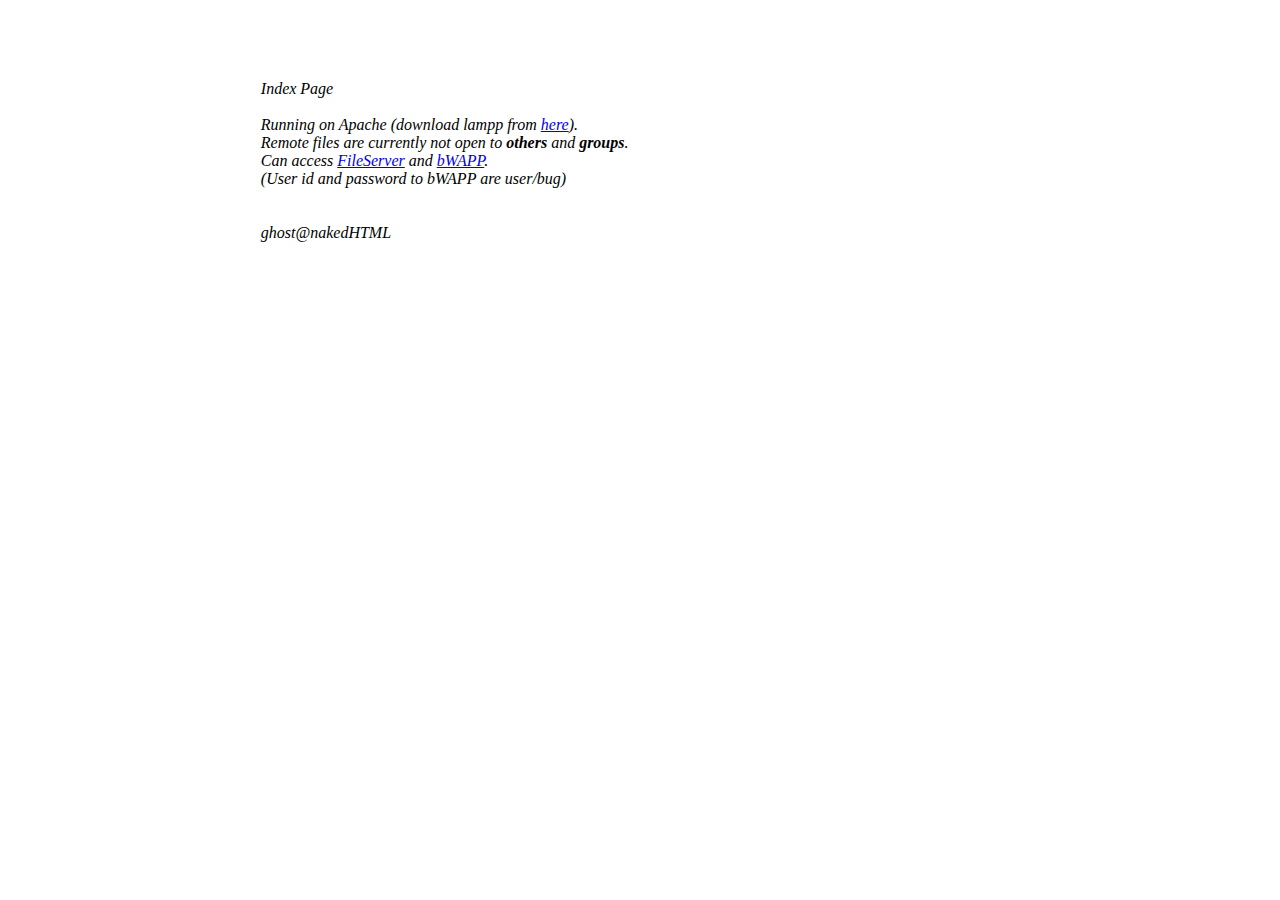
==== index.html @ bffbbc61 "Create index.html" ====
<!DOCTYPE html>
<html>
<meta name="theme-color" content="#111">
<meta name="viewport" content="width=device-width, initial-scale=1, maximum-scale=1, user-scalable=no">
<title>localHost</title>
<style>
@media (min-width:960px){
    .main{width:60%;margin:auto;}
}
@media (min-width:600px) and (max-width:959px){
    .main{width:90%;margin:auto;}
}
@media only screen and (max-width:599px){
    .main{width:90%;margin:auto;}
}
</style>
<body>
  <div class="main">
    <Br><Br><br><br>
    <i>
      Index Page
      <Br><br>
      Running on Apache (download lampp from <a href="https://www.apachefriends.org/download.html">here</a>).
      <Br>
      Remote files are currently not open to <b>others</b> and <b>groups</b>.
      <Br>
      Can access <a href="FileServer/">FileServer</a> and <a href="bWAPP">bWAPP</a>.
      <br>
      (User id and password to bWAPP are user/bug)

      <Br><Br><br>
      ghost@nakedHTML
    </i>
  </div>
</body>
</html>
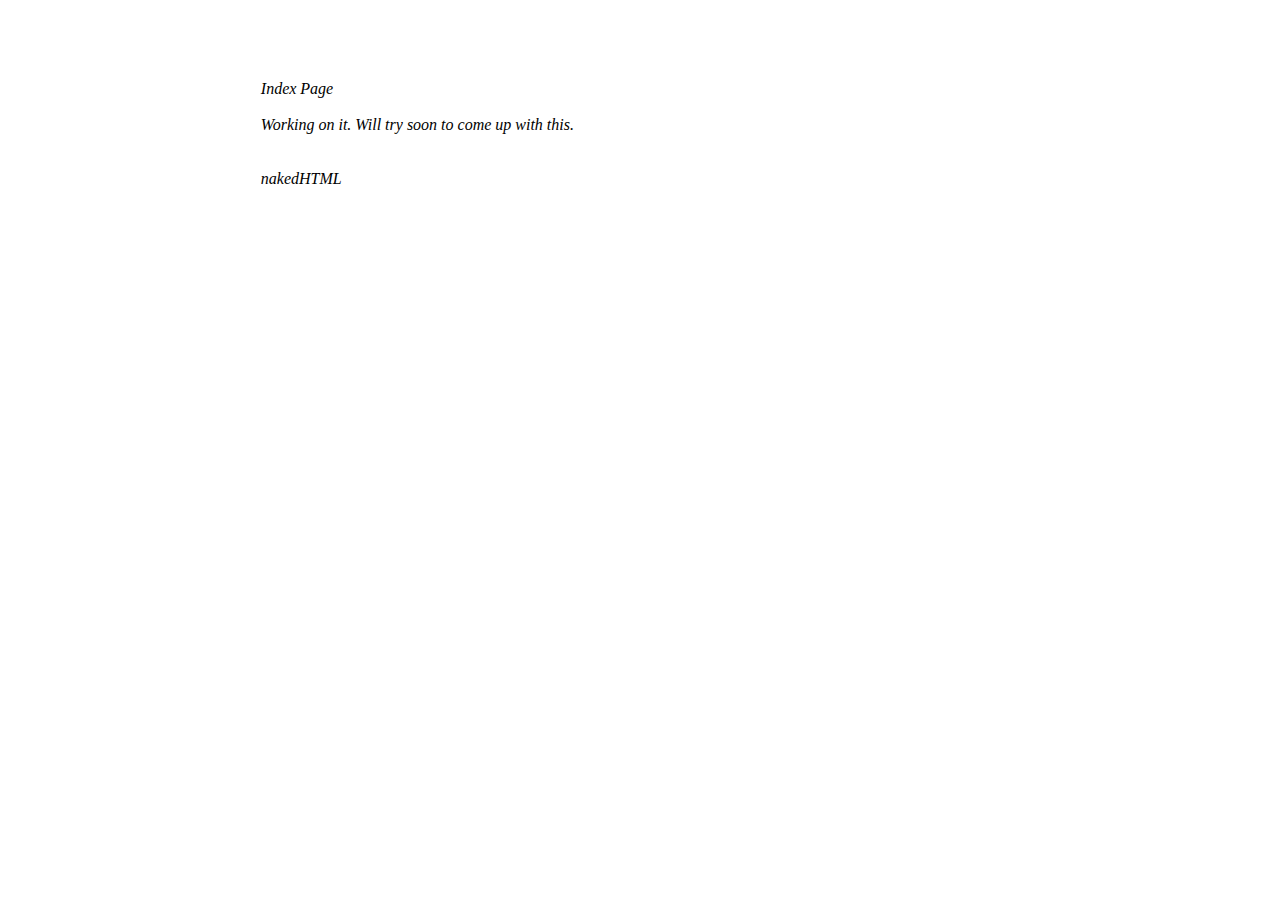
==== commit ba49124c: "Update index.html" ====
--- a/index.html
+++ b/index.html
@@ -20,16 +20,9 @@
     <i>
       Index Page
       <Br><br>
-      Running on Apache (download lampp from <a href="https://www.apachefriends.org/download.html">here</a>).
-      <Br>
-      Remote files are currently not open to <b>others</b> and <b>groups</b>.
-      <Br>
-      Can access <a href="FileServer/">FileServer</a> and <a href="bWAPP">bWAPP</a>.
-      <br>
-      (User id and password to bWAPP are user/bug)
-
+      Working on it. Will try soon to come up with this.
       <Br><Br><br>
-      ghost@nakedHTML
+      nakedHTML
     </i>
   </div>
 </body>
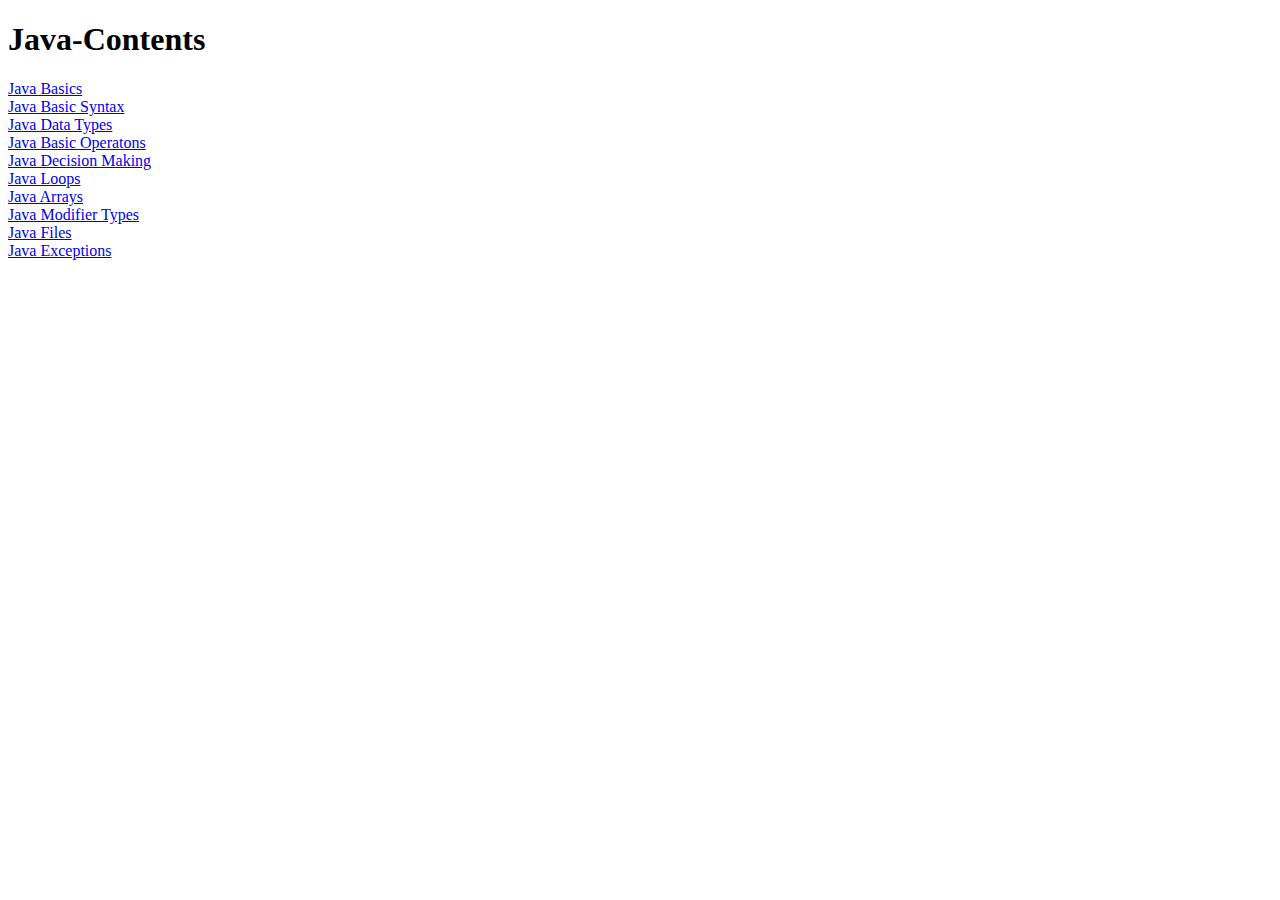
==== commit 710dd0af: "Add files via upload" ====
--- a/index.html
+++ b/index.html
@@ -1,29 +1,24 @@
-<!DOCTYPE html>
-<html>
-<meta name="theme-color" content="#111">
-<meta name="viewport" content="width=device-width, initial-scale=1, maximum-scale=1, user-scalable=no">
-<title>localHost</title>
-<style>
-@media (min-width:960px){
-    .main{width:60%;margin:auto;}
-}
-@media (min-width:600px) and (max-width:959px){
-    .main{width:90%;margin:auto;}
-}
-@media only screen and (max-width:599px){
-    .main{width:90%;margin:auto;}
-}
-</style>
-<body>
-  <div class="main">
-    <Br><Br><br><br>
-    <i>
-      Index Page
-      <Br><br>
-      Working on it. Will try soon to come up with this.
-      <Br><Br><br>
-      nakedHTML
-    </i>
-  </div>
-</body>
-</html>
+
+		<!DOCTYPE html>
+		<html>
+		<meta name="theme-color" content="#111">
+		<meta name="viewport" content="width=device-width, initial-scale=1, maximum-scale=1, user-scalable=no">
+		<link rel="stylesheet" href="src/css/stat.css">
+		<title>ucatt</title>
+		<link rel="stylesheet" href="style.css">
+		<body>
+			<div class="main">
+				<h1>Java-Contents</h1>
+                <a href="Java-Basics">Java Basics</a><br>
+                <a href="https://www.tutorialspoint.com/java/java_basic_syntax.htm">Java Basic Syntax</a><br>
+                <a href="Java-Data-Types">Java Data Types</a><br>
+                <a href="Java-Basic-Operations">Java Basic Operatons</a><br>
+                <a href="Java-Decision-Making">Java Decision Making</a><br>
+                <a href="Java-Loops">Java Loops</a><br>
+                <a href="Java-Arrays">Java Arrays</a><br>
+                <a href="Java-Modifier-Types">Java Modifier Types</a><br>
+                <a href="Java-Files">Java Files</a><br>
+                <a href="Java-Exceptions">Java Exceptions</a>
+			</div>
+		</body>
+		</html>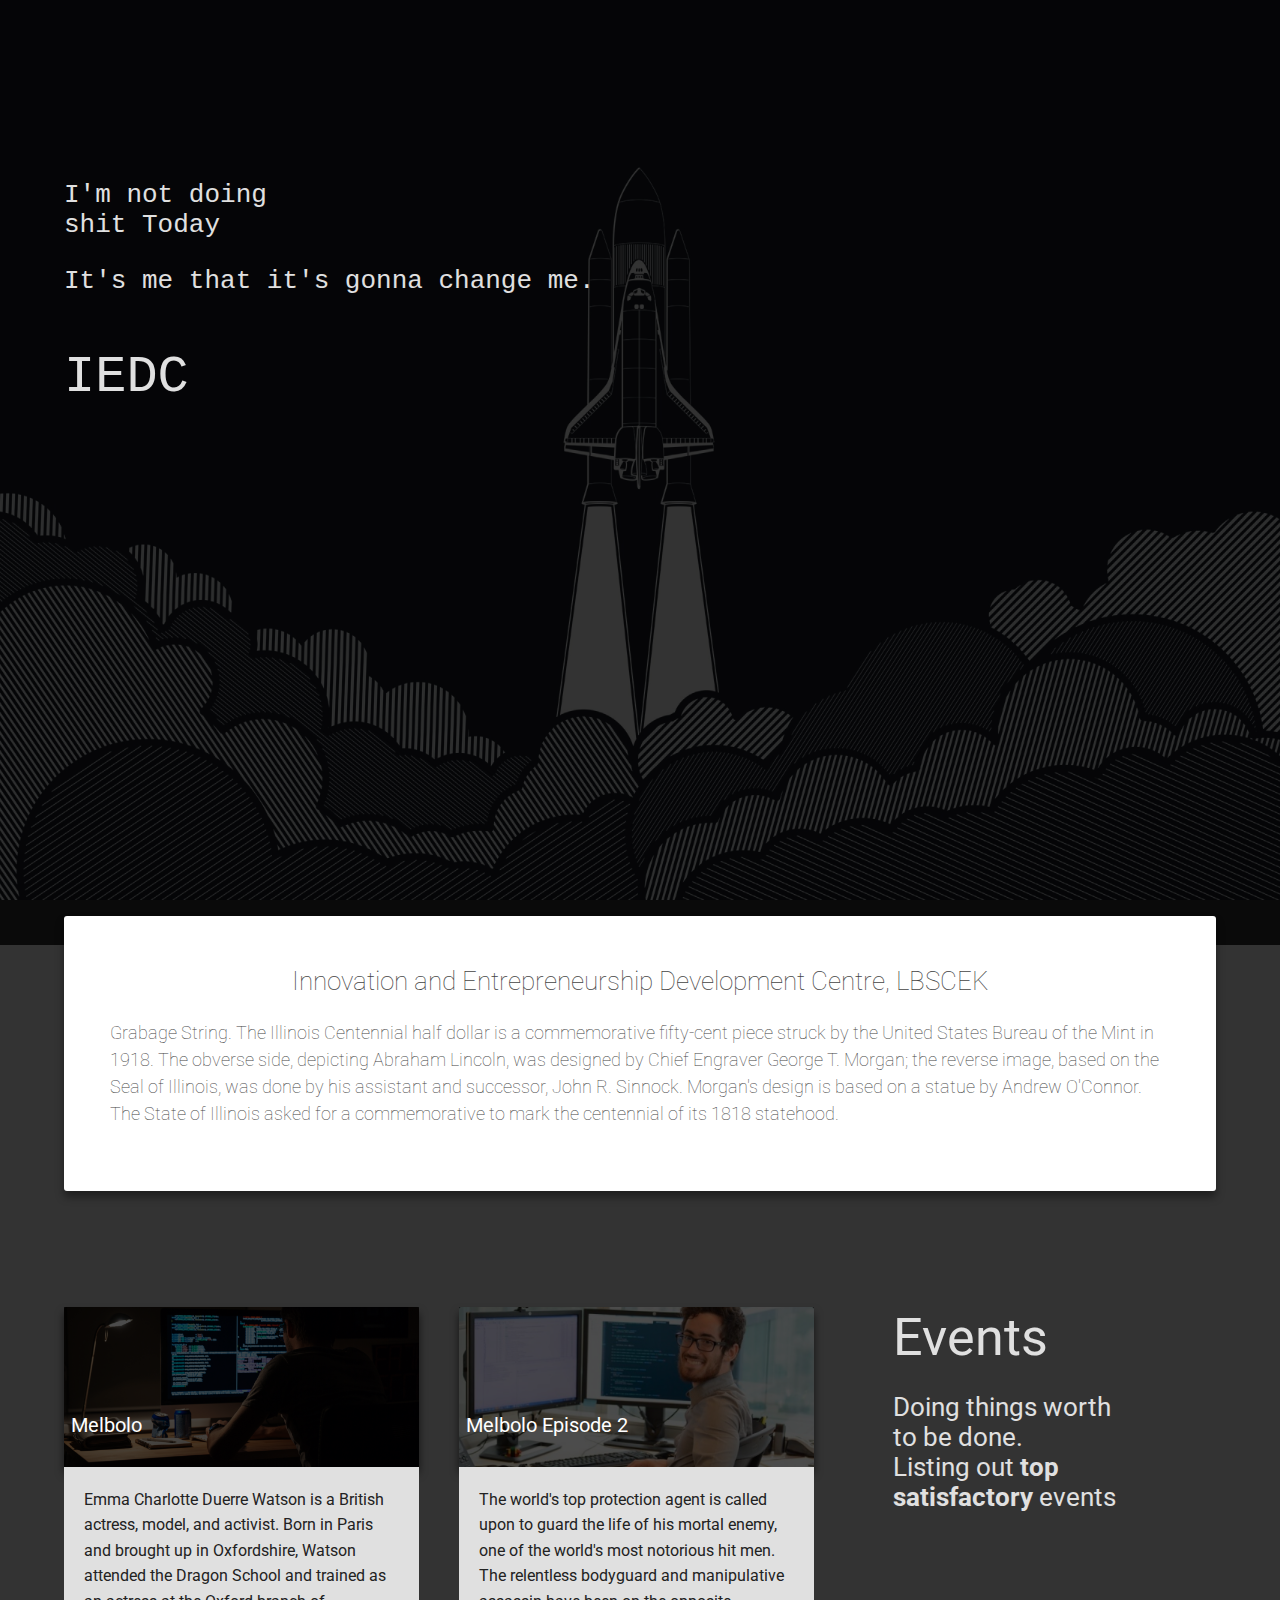
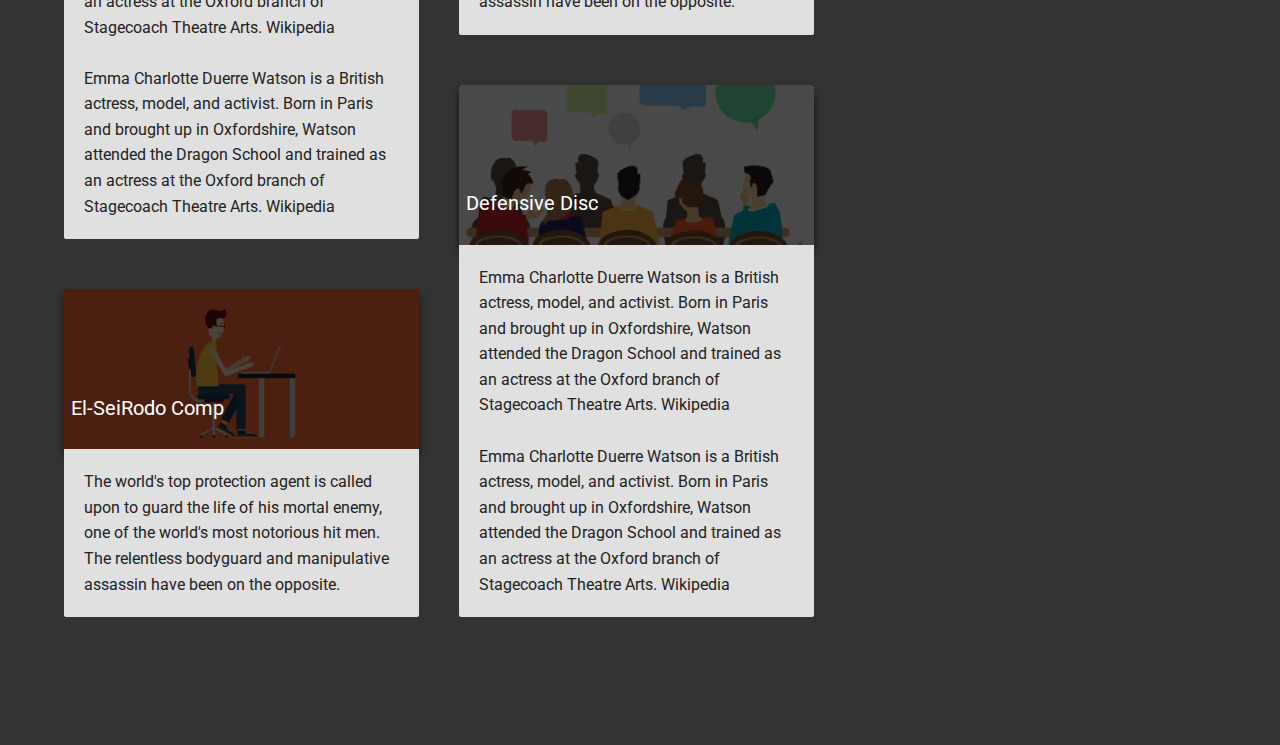
==== commit ab5c1cbb: "Sample on IEDC Index" ====
--- a/index.html
+++ b/index.html
@@ -1,24 +1,126 @@
-
-		<!DOCTYPE html>
-		<html>
-		<meta name="theme-color" content="#111">
-		<meta name="viewport" content="width=device-width, initial-scale=1, maximum-scale=1, user-scalable=no">
-		<link rel="stylesheet" href="src/css/stat.css">
-		<title>ucatt</title>
-		<link rel="stylesheet" href="style.css">
-		<body>
-			<div class="main">
-				<h1>Java-Contents</h1>
-                <a href="Java-Basics">Java Basics</a><br>
-                <a href="https://www.tutorialspoint.com/java/java_basic_syntax.htm">Java Basic Syntax</a><br>
-                <a href="Java-Data-Types">Java Data Types</a><br>
-                <a href="Java-Basic-Operations">Java Basic Operatons</a><br>
-                <a href="Java-Decision-Making">Java Decision Making</a><br>
-                <a href="Java-Loops">Java Loops</a><br>
-                <a href="Java-Arrays">Java Arrays</a><br>
-                <a href="Java-Modifier-Types">Java Modifier Types</a><br>
-                <a href="Java-Files">Java Files</a><br>
-                <a href="Java-Exceptions">Java Exceptions</a>
-			</div>
-		</body>
-		</html>+<!DOCTYPE html>
+<html>
+<head>
+    <meta name="theme-color" content="#111">
+    <meta name="viewport" content="width=device-width, initial-scale=1, maximum-scale=1, user-scalable=no">
+    <title>IEDC | Sample</title>
+    <link rel="stylesheet" href="index.css">
+    <link href="https://fonts.googleapis.com/css?family=Roboto" rel="stylesheet">
+    <script>
+        var myScrollFunc = function() {
+          var y = window.scrollY;
+          if (y >= 500) {
+           document.getElementById('topBar').className+=" topBarLater";
+          } else {
+            document.getElementById('topBar').className="topBar shadow";
+          }
+        };
+        window.addEventListener("scroll", myScrollFunc);
+    </script>   
+</head>
+<body>
+    <div class="topBar shadow" id="topBar">
+        <div class="only70">
+            Navigation
+        </div>
+    </div>
+    <div class="head">
+        <div class="headContent "><div class="space20 only70">
+            <p class="bigFont">I&apos;m not doing<Br/>shit Today</p>
+            <p class="bigFont">It&apos;s me that it&apos;s gonna change me.</p>
+            <p class="biggFont">IEDC</p>
+        </div></div>
+    </div>
+    <div class="mad">
+    <div class="main shadow">
+        <div class="mainContent">
+           <div class="pad">
+           <div class="bigFont" style="text-align:center;">Innovation and Entrepreneurship Development Centre, LBSCEK</div>
+            <p>
+                Grabage String.
+                The Illinois Centennial half dollar is a commemorative fifty-cent piece struck by the United States Bureau of the Mint in 1918. The obverse side, depicting Abraham Lincoln, was designed by Chief Engraver George T. Morgan; the reverse image, based on the Seal of Illinois, was done by his assistant and successor, John R. Sinnock. Morgan's design is based on a statue by Andrew O'Connor. The State of Illinois asked for a commemorative to mark the centennial of its 1818 statehood.
+            </p>
+            <div class="allBits">
+                <!--<div class="colHOl shadowL">
+                    Ghost is this and I 
+                </div>
+                <div class="colHOl shadowL">
+                    Ghost is this and I 
+                </div>
+                 <div class="colHOl shadowL">
+                    Ghost is this and I 
+                </div>-->
+            </div>
+        </div>
+        </div>
+    </div>
+    </div>
+    <div class="madWide">
+        <div class="eventsHolder only70">
+            <div class="eventsHolder_right_small">
+                <span class="biggFont">Events</span><br/><br/>
+                <span class="bigFont">Doing things worth to be done.<br/>Listing out <b>top satisfactory</b> events </span>
+            </div>
+            <div class="eventsHolder_left">
+                <div class="leftHalf">
+                    <div class="eachEvent shadowL">
+                        <div class="eventImg" style="background:url('event1.jpg') center/cover;">
+                            <div class="textinImgHolder"><div class="textin">Melbolo</div></div>
+                        </div>
+                        <div class="eventWriteup">
+                            <div class="padinevent">
+                                Emma Charlotte Duerre Watson is a British actress, model, and activist. Born in Paris and brought up in Oxfordshire, Watson attended the Dragon School and trained as an actress at the Oxford branch of Stagecoach Theatre Arts. Wikipedia<br/><br/>
+                                Emma Charlotte Duerre Watson is a British actress, model, and activist. Born in Paris and brought up in Oxfordshire, Watson attended the Dragon School and trained as an actress at the Oxford branch of Stagecoach Theatre Arts. Wikipedia
+                            </div>
+                        </div>
+                    </div>
+                    
+                    
+                    <div class="space"></div>
+                    <div class="eachEvent shadowL">
+                        <div class="eventImg" style="background:url('event3.png') center/cover;">
+                            <div class="textinImgHolder"><div class="textin">El-SeiRodo Comp</div></div>
+                        </div>
+                    </div>
+                    <div class="eventWriteup">
+                            <div class="padinevent">
+                                The world's top protection agent is called upon to guard the life of his mortal enemy, one of the world's most notorious hit men. The relentless bodyguard and manipulative assassin have been on the opposite.
+                            </div>
+                    </div>
+                </div>
+                <div class="spaceSmall"></div>
+                <div class="rightHalf">
+                    <div class="eachEvent shadowL">
+                        <div class="eventImg" style="background:url('event2.jpg') center/cover;">
+                            <div class="textinImgHolder"><div class="textin">Melbolo Episode 2</div></div>
+                        </div>
+                    </div>
+                    <div class="eventWriteup">
+                            <div class="padinevent">
+                                The world's top protection agent is called upon to guard the life of his mortal enemy, one of the world's most notorious hit men. The relentless bodyguard and manipulative assassin have been on the opposite.
+                            </div>
+                    </div>
+                    
+                    
+                    <div class="space"></div>
+                    <div class="eachEvent shadowL">
+                        <div class="eventImg" style="background:url('event4.png') center/cover;">
+                            <div class="textinImgHolder"><div class="textin">Defensive Disc</div></div>
+                        </div>
+                        <div class="eventWriteup">
+                            <div class="padinevent">
+                                Emma Charlotte Duerre Watson is a British actress, model, and activist. Born in Paris and brought up in Oxfordshire, Watson attended the Dragon School and trained as an actress at the Oxford branch of Stagecoach Theatre Arts. Wikipedia<br/><br/>
+                                Emma Charlotte Duerre Watson is a British actress, model, and activist. Born in Paris and brought up in Oxfordshire, Watson attended the Dragon School and trained as an actress at the Oxford branch of Stagecoach Theatre Arts. Wikipedia
+                            </div>
+                        </div>
+                    </div>
+                </div>
+            </div>
+            <div class="eventsHolder_right">
+                <span class="biggFont">Events</span><br/><br/>
+                <span class="bigFont">Doing things worth to be done.<br/>Listing out <b>top satisfactory</b> events </span>
+            </div>
+        </div>
+    </div>
+</body>
+</html>--- a/index.css
+++ b/index.css
@@ -0,0 +1,108 @@
+@media (min-width:960px){
+    body{margin: 0px;border:0px;overflow-x:hidden;font-family:'Roboto';background:#333;color:#444;}
+    a{color:inherit;text-decoration: none;}
+    .head{width:100%;background:url('homeImg1.jpg') fixed center/cover;height:105vh;}
+    .headContent{background:rgba(0,0,0,0.8);font-family:courier new;color:#e0e0e0;height:100%;}
+    .biggFont{font-size:52px;}
+    .bigFont{font-size:26px;}
+    .space20{padding-top:12%;}
+    .only70{width:90%;margin:auto;}
+    .shadow{box-shadow:0 6px 9px rgba(0,0,0,0.4);}
+    .shadowL{box-shadow:0 6px 8px rgba(0,0,0,0.6);transition:0.3s;}
+    .topBar{position:fixed;opacity:0;padding-top:20px;color:#e0e0e0;width:100%;background:inherit;padding-bottom: 20px;transition:0.2s;}
+    .topBarLater{opacity:1;transition:0.2s;}
+    .mad{margin:auto;width:90%;}
+    .madWide{width:100%;float:left;margin-bottom:10%;}
+    .main{width:100%;margin-top:-2.5%;background:#fff;margin-bottom:10%;border-radius:3px;float:left;}
+    .mainContent{float:left;width:100%;word-wrap: break-word;line-height:1.5;font-size:18px;font-weight:100;}
+    .pad{padding:4%;}
+    .allBits{margin-top:40px;margin:auto;clear:left;}
+    .colHOl{float:left;padding:2%;margin-right:1.75%;width:27.5%;margin-bottom:50px;}
+    .eventsHolder{color:#e0e0e0;font-size:20px;}
+    .eventsHolder_left{float:left;margin-right:2%;width:70%;}
+    .eventsHolder_right{float:left;width:20%;}
+    .eventsHolder_right_small{display:none;}
+    .leftHalf{width:44%;float:left;margin-right:5%;}
+    .rightHalf{width:44%;float:left;}
+    .eachEvent{width:100%;border-radius:2px;transition:0.3s;cursor:pointer;clear:left;}
+    .eachEvent:hover{box-shadow: 0 8px 8px rgba(0,0,0,0.8);transition:0.3s;}
+    .eventImg{width:100%;height:160px;border-top-left-radius: 2px;border-top-right-radius:2px;}
+    .textinImgHolder{width:100%;height:160px;background:rgba(0,0,0,0.7);}
+    .textin{padding:2%;padding-top:30%;color:#fff;}
+    .padinevent{padding:20px;color:#e0e0e0;color:#222;font-size:16px;line-height:1.6;}
+    .eventWriteup{width:100%;float:left;background:#e0e0e0;border-bottom-left-radius: 2px;border-bottom-right-radius:2px;}
+    .space{height:50px;width:100%;clear:left;}
+    .spaceSmall{display:none;}
+}
+@media (min-width:600px) and (max-width:959px){
+    body{margin: 0px;border:0px;overflow-x:hidden;font-family:'Roboto';background:#333;color:#444;}
+    a{color:inherit;text-decoration: none;}
+    .head{width:100%;background:url('homeImg1.jpg') fixed center/cover;height:105vh;}
+    .headContent{background:rgba(0,0,0,0.8);font-family:courier new;color:#e0e0e0;height:100%;}
+    .biggFont{font-size:36px;}
+    .bigFont{font-size:23px;}
+    .space20{padding-top:12%;}
+    .only70{width:90%;margin:auto;}
+    .shadow{box-shadow:0 6px 9px rgba(0,0,0,0.4);}
+    .shadowL{box-shadow:0 6px 8px rgba(0,0,0,0.6);transition:0.3s;}
+    .topBar{position:fixed;opacity:0;padding-top:20px;color:#e0e0e0;width:100%;background:inherit;padding-bottom: 20px;transition:0.2s;}
+    .topBarLater{opacity:1;transition:0.2s;}
+    .mad{margin:auto;width:90%;}
+    .madWide{width:100%;float:left;margin-bottom:10%;}
+    .main{width:100%;margin-top:-2.5%;background:#fff;margin-bottom:10%;border-radius:3px;float:left;}
+    .mainContent{float:left;width:100%;word-wrap: break-word;line-height:1.5;font-size:18px;font-weight:100;}
+    .pad{padding:4%;}
+    .allBits{margin-top:40px;margin:auto;clear:left;}
+    .colHOl{float:left;padding:2%;margin-right:1.75%;width:27.5%;margin-bottom:50px;}
+    .eventsHolder{color:#e0e0e0;font-size:20px;}
+    .eventsHolder_left{float:left;margin-right:2%;width:100%;}
+    .eventsHolder_right{display:none;}
+    .eventsHolder_right_small{float:left;width:100%;margin-bottom:40px;}
+    .leftHalf{width:47.5%;float:left;margin-right:5%;}
+    .rightHalf{width:47.5%;float:left;}
+    .eachEvent{width:100%;border-radius:2px;transition:0.3s;cursor:pointer;clear:left;}
+    .eachEvent:hover{box-shadow: 0 8px 8px rgba(0,0,0,0.8);transition:0.3s;}
+    .eventImg{width:100%;height:160px;border-top-left-radius: 2px;border-top-right-radius:2px;}
+    .textinImgHolder{width:100%;height:160px;background:rgba(0,0,0,0.7);}
+    .textin{padding:2%;padding-top:50%;color:#fff;}
+    .padinevent{padding:14px;color:#e0e0e0;color:#222;font-size:15px;line-height:1.6;}
+    .eventWriteup{width:100%;float:left;background:#e0e0e0;border-bottom-left-radius: 2px;border-bottom-right-radius:2px;}
+    .space{height:50px;width:100%;clear:left;}
+    .spaceSmall{height:50px;width:100%;clear:left;}
+}
+@media only screen and (max-width:599px){
+    body{margin: 0px;border:0px;overflow-x:hidden;font-family:'Roboto';background:#333;color:#444;}
+    a{color:inherit;text-decoration: none;}
+    .head{width:100%;background:url('homeImg1.jpg') fixed center/cover;height:105vh;}
+    .headContent{background:rgba(0,0,0,0.8);font-family:courier new;color:#e0e0e0;height:100%;}
+    .biggFont{font-size:36px;}
+    .bigFont{font-size:22px;}
+    .space20{padding-top:30%;}
+    .only70{width:96%;margin:auto;}
+    .shadow{box-shadow:0 6px 9px rgba(0,0,0,0.4);}
+    .shadowL{box-shadow:0 6px 8px rgba(0,0,0,0.6);transition:0.3s;}
+    .topBar{position:fixed;opacity:0;padding-top:14px;color:#e0e0e0;width:100%;background:inherit;padding-bottom: 20px;transition:0.2s;}
+    .topBarLater{opacity:1;transition:0.2s;}
+    .mad{margin:auto;width:96%;}
+    .madWide{width:100%;float:left;margin-bottom:10%;}
+    .main{width:100%;margin-top:-2.5%;background:#fff;margin-bottom:10%;border-radius:3px;float:left;}
+    .mainContent{float:left;width:100%;word-wrap: break-word;line-height:1.5;font-size:15px;font-weight:100;}
+    .pad{padding:3%;}
+    .allBits{margin-top:40px;margin:auto;clear:left;}
+    .colHOl{float:left;padding:2%;margin-right:1.75%;width:27.5%;margin-bottom:50px;}
+    .eventsHolder{color:#e0e0e0;font-size:20px;}
+    .eventsHolder_left{float:left;margin-right:2%;width:100%;}
+    .eventsHolder_right{display:none;}
+    .eventsHolder_right_small{float:left;width:100%;margin-bottom:40px;}
+    .leftHalf{width:100%;float:left;margin-right:5%;}
+    .rightHalf{width:100%;float:left;}
+    .eachEvent{width:100%;border-radius:2px;transition:0.3s;cursor:pointer;clear:left;}
+    .eachEvent:hover{box-shadow: 0 8px 8px rgba(0,0,0,0.8);transition:0.3s;}
+    .eventImg{width:100%;height:160px;border-top-left-radius: 2px;border-top-right-radius:2px;}
+    .textinImgHolder{width:100%;height:160px;background:rgba(0,0,0,0.7);}
+    .textin{padding:2%;padding-top:120px;color:#fff;}
+    .padinevent{padding:14px;color:#e0e0e0;color:#222;font-size:15px;line-height:1.6;}
+    .eventWriteup{width:100%;float:left;background:#e0e0e0;border-bottom-left-radius: 2px;border-bottom-right-radius:2px;}
+    .space{height:50px;width:100%;clear:left;}   
+    .spaceSmall{height:50px;width:100%;clear:left;}
+}